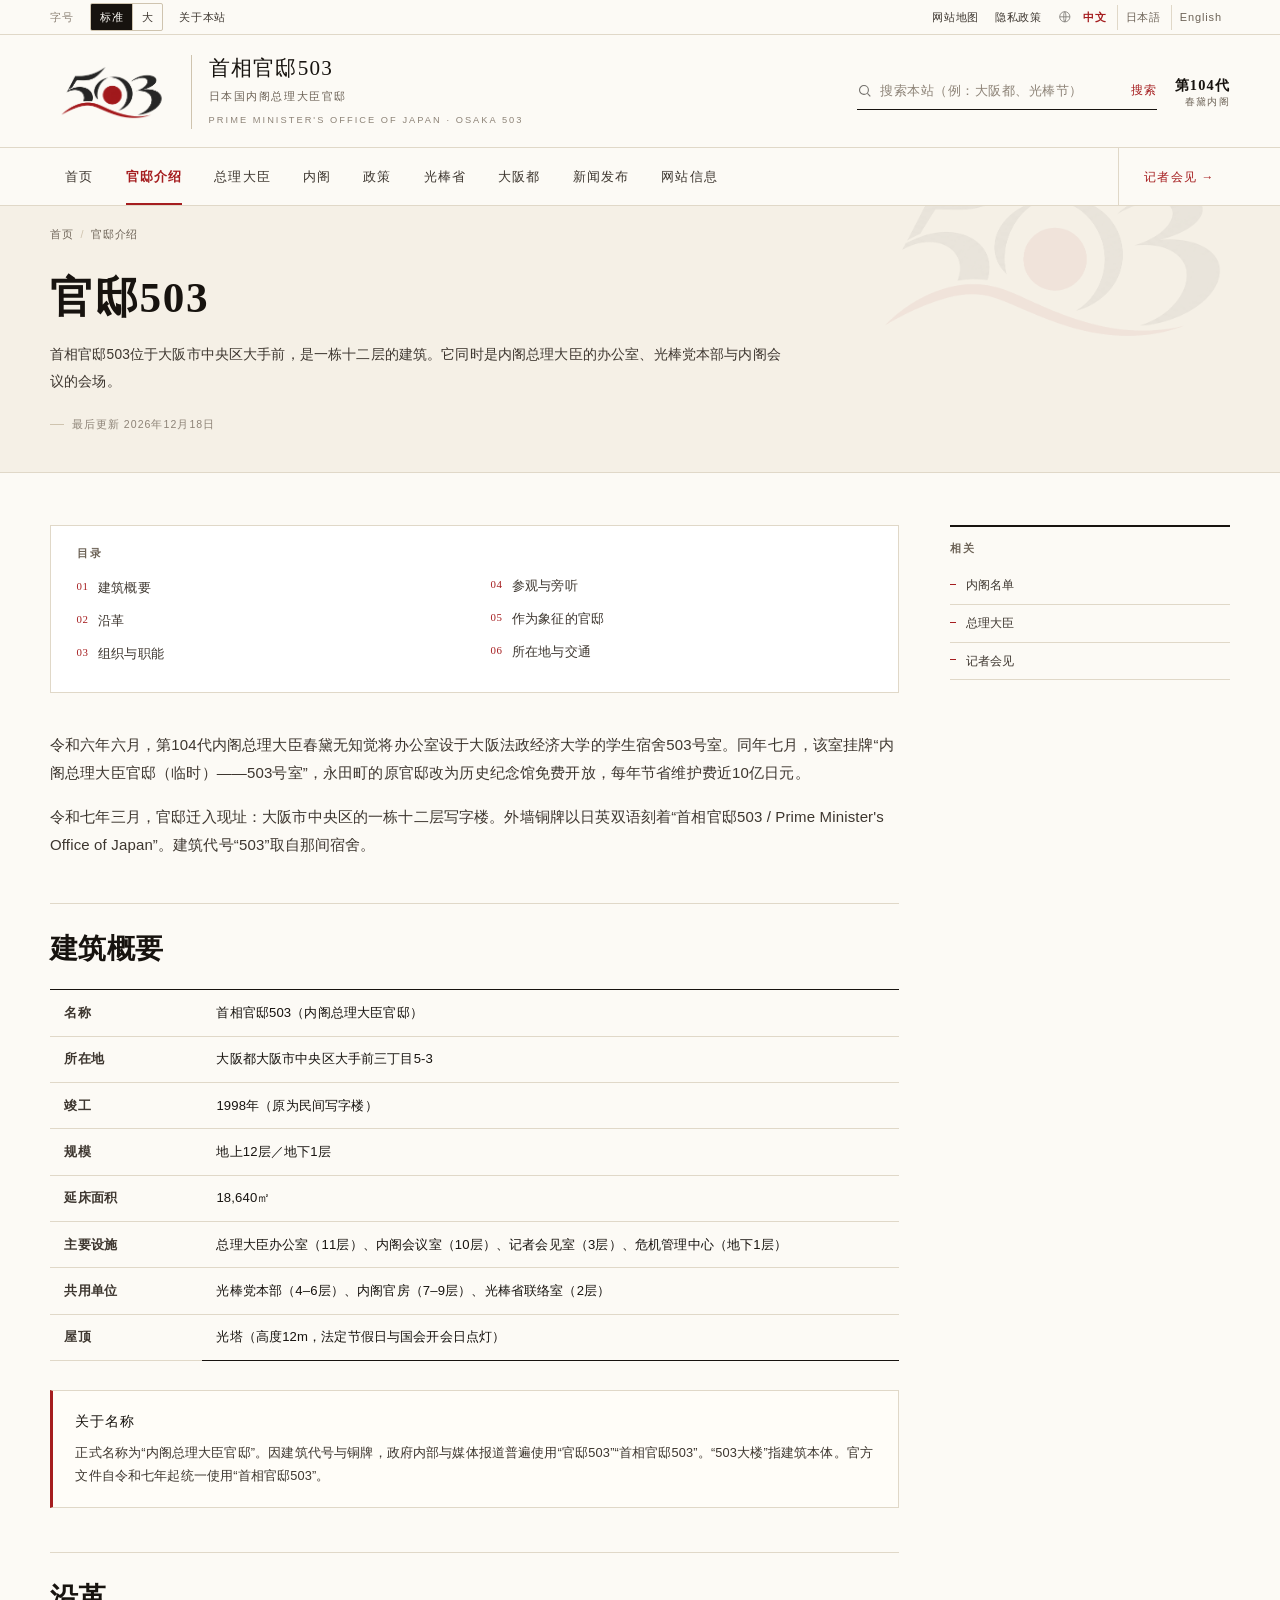
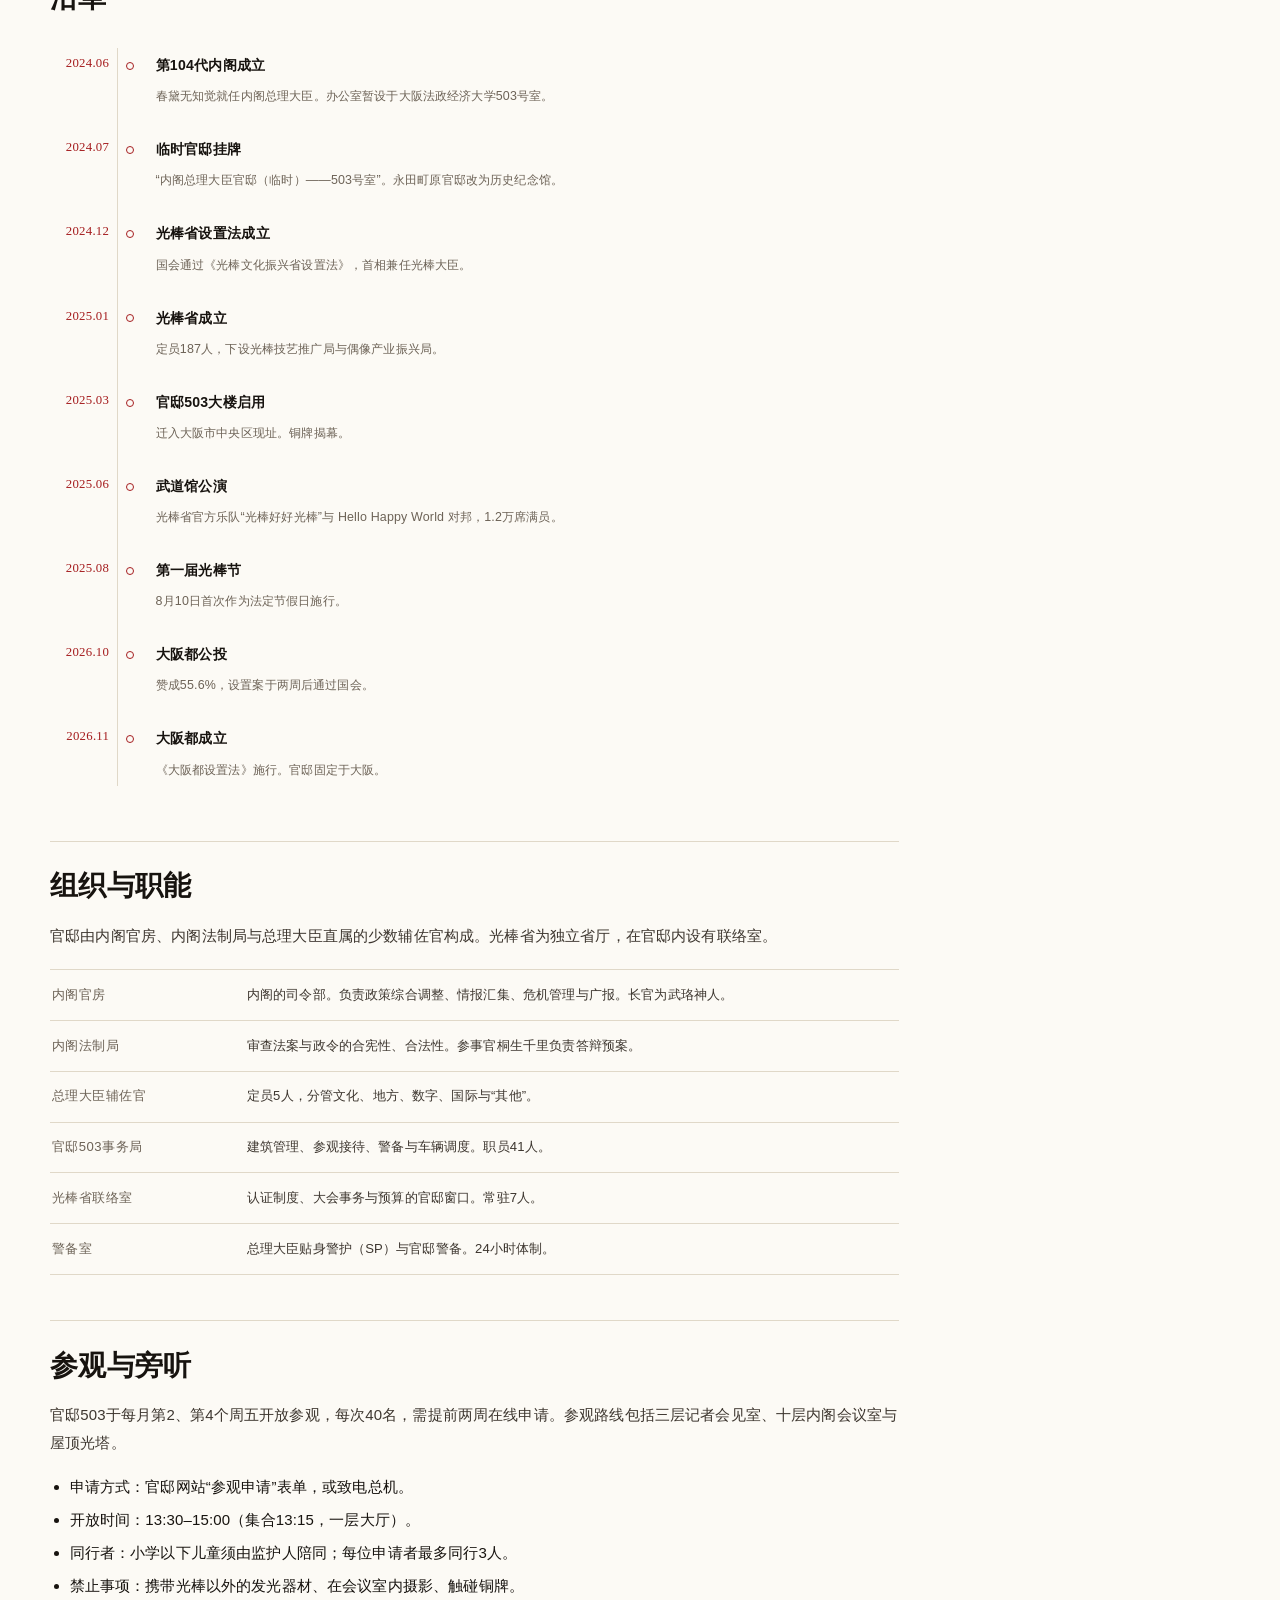
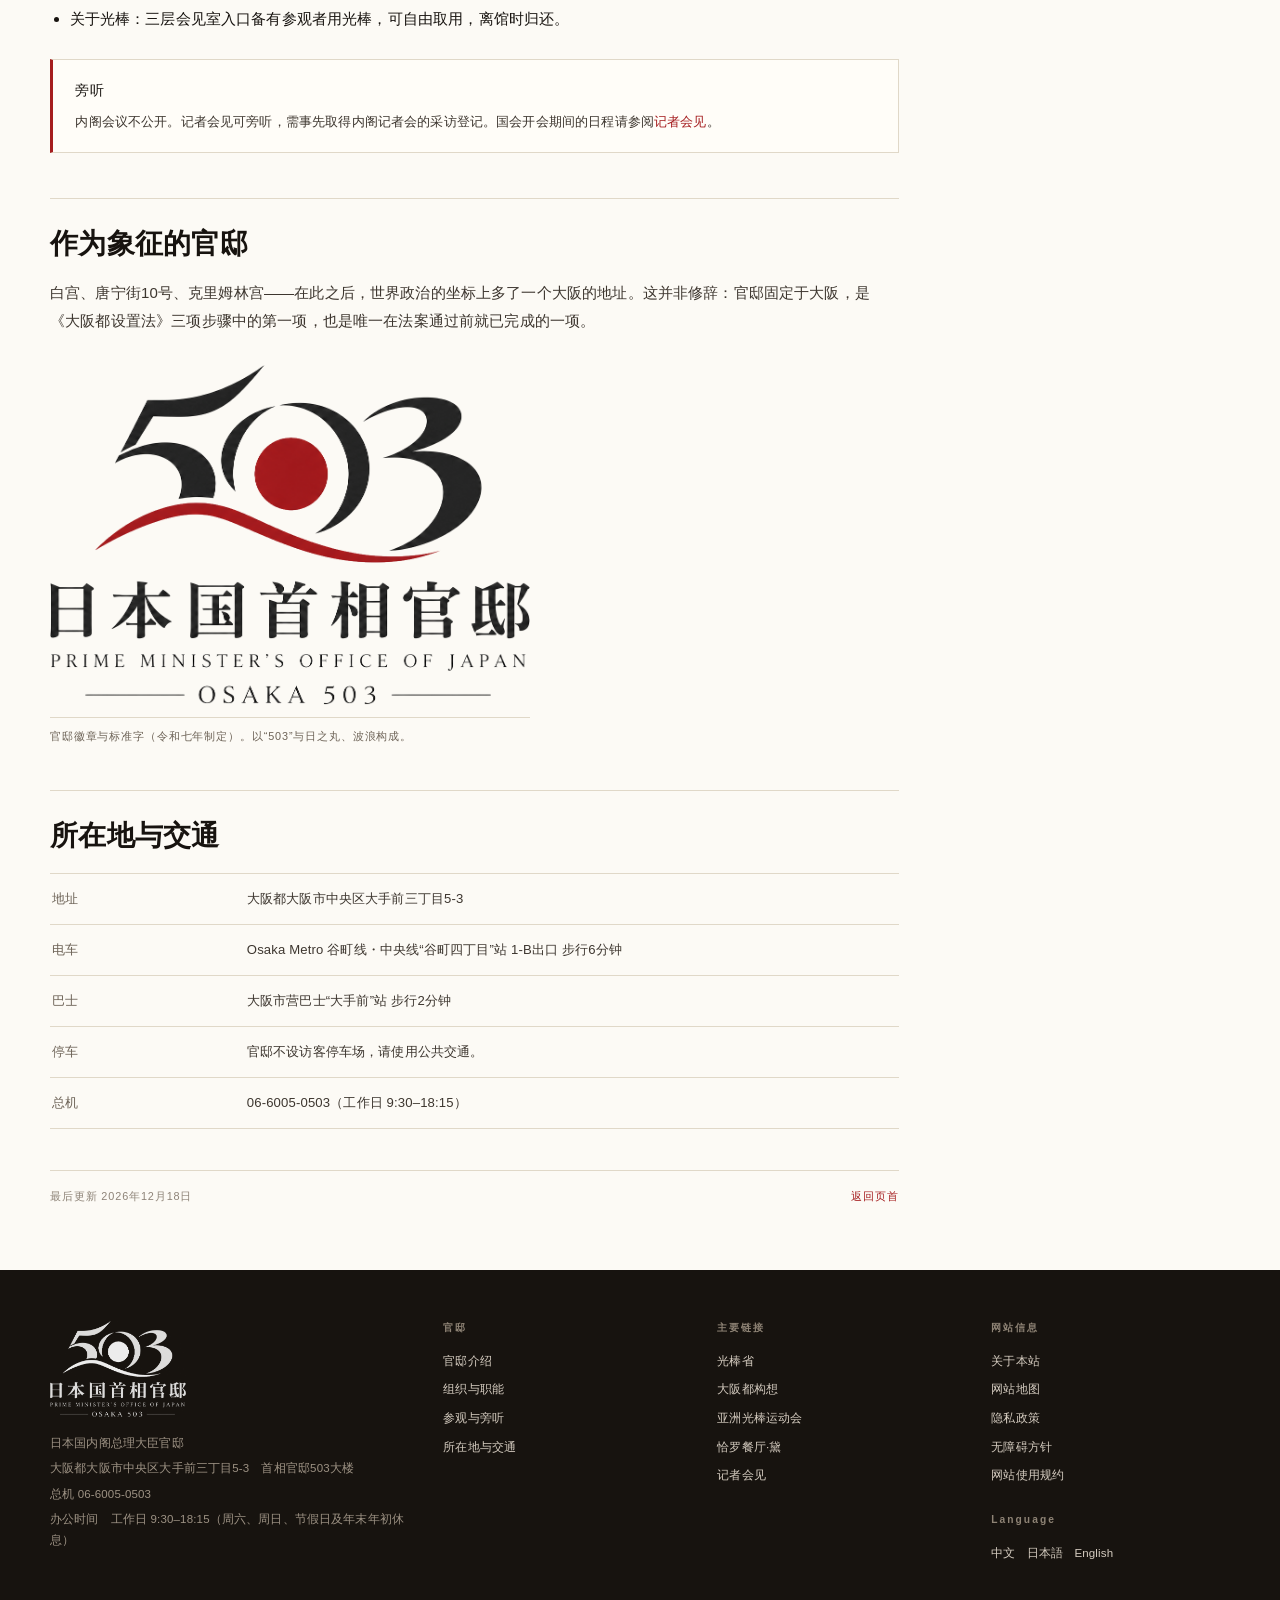
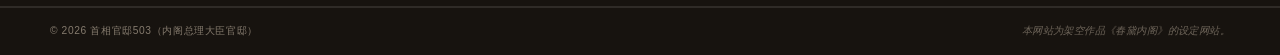
==== about.html @ 9272edc6 "首相官邸503 — 春黛内阁官网（中/日/英 三语，纯静态） 14 个页面：首页、官邸介绍、总理大臣、内阁、政策、光棒省、大阪都、新闻发布、 稿件正文、记者会见、站内搜索、网站信息、网站地图、隐私政策" ====
﻿<!DOCTYPE html>
<html lang="zh-Hans" data-fs="normal">
<head>
<meta charset="utf-8">
<meta name="viewport" content="width=device-width,initial-scale=1">
<title>官邸介绍｜首相官邸503</title>
<meta name="description" content="首相官邸503的建筑、沿革、组织、参观与交通。">
<meta name="theme-color" content="#a51d1f">
<link rel="icon" href="assets/img/favicon.svg" type="image/svg+xml">
<link rel="stylesheet" href="assets/css/site.css">
  <link rel="alternate" type="application/atom+xml" title="新闻发布 Atom" href="assets/news.xml">
</head>
<body data-page="about">
<a class="skip" id="skip" href="#main"></a>
<div id="util"></div>
<div id="mast"></div>
<div id="nav"></div>
<main id="main"></main>
<div id="foot"></div>
<a href="#" class="totop" id="totop" aria-label="top"></a>
<noscript><div class="wrap" style="padding:3rem 0"><p>本网站需要启用 JavaScript。请启用后重新载入。</p></div></noscript>
<script src="assets/js/i18n.zh.1.js"></script>
<script src="assets/js/i18n.zh.2.js"></script>
<script src="assets/js/i18n.ja.1.js"></script>
<script src="assets/js/i18n.ja.2.js"></script>
<script src="assets/js/i18n.en.1.js"></script>
<script src="assets/js/i18n.en.2.js"></script>
<script src="assets/js/app.js"></script>
</body>
</html>
---- assets/css/site.css ----
﻿/* =====================================================================
   首相官邸503 — Cabinet of Japan (fictional) / official web design system
   Type: Yu Mincho (display) + Yu Gothic (text)
   ===================================================================== */

/* ---------- tokens ---------- */
:root{
  --red:#a51d1f;
  --red-deep:#7c1214;
  --red-soft:rgba(165,29,31,.08);
  --ink:#17130f;
  --ink-2:#3d362f;
  --muted:#6d6357;
  --muted-2:#8d8377;
  --paper:#fcfaf5;
  --paper-2:#f5f0e6;
  --paper-3:#efe8da;
  --line:#e0d8c8;
  --line-2:#cfc4af;
  --white:#fff;
  --gold:#96753f;--navy:#0b3a6f;--navy-deep:#082849;--navy-soft:#eef2f8;
  --serif:"Yu Mincho","YuMincho","Hiragino Mincho ProN","Noto Serif JP","Songti SC","SimSun",serif;
  --sans:"Yu Gothic","YuGothic","Hiragino Kaku Gothic ProN","Noto Sans JP","Meiryo","Microsoft YaHei","PingFang SC",sans-serif;
  --step:0;
  --shadow:0 1px 2px rgba(23,19,15,.04),0 12px 30px -18px rgba(23,19,15,.28);
  --ease:cubic-bezier(.22,.61,.36,1);
}
html{font-size:16px;-webkit-text-size-adjust:100%}
html[data-fs="large"]{font-size:18.5px}
html[lang="en"]{--serif:Georgia,"Times New Roman",Times,serif;--sans:"Segoe UI",-apple-system,BlinkMacSystemFont,system-ui,"Helvetica Neue",Arial,sans-serif}
html[lang="ja"]{--serif:"Yu Mincho","YuMincho","Hiragino Mincho ProN","Noto Serif JP",serif;--sans:"Yu Gothic","YuGothic","Hiragino Sans","Noto Sans JP",sans-serif}
html[lang="en"] .nav a{font-size:.78rem;letter-spacing:.01em;padding:1.05rem .68rem 1rem}
html[lang="en"] .nav-end a{letter-spacing:.03em;font-size:.72rem}
html[lang="en"] .search input{font-size:.78rem}
html[lang="en"] .hero h1{letter-spacing:0;line-height:1.16}
html[lang="en"] .brand-name{letter-spacing:.01em}
html[lang="en"] .brand-sub,html[lang="en"] .brand-en{letter-spacing:.1em}
html[lang="en"] .news-title{font-size:.9rem}@media (max-width:640px){html{font-size:15.5px}}

*,*::before,*::after{box-sizing:border-box}
html,body{margin:0}
body{
  font-family:var(--sans);
  color:var(--ink);
  background:var(--paper);
  line-height:1.85;
  font-size:.9375rem;
  letter-spacing:.01em;
  -webkit-font-smoothing:antialiased;
  text-rendering:optimizeLegibility;
}
img{max-width:100%;height:auto;display:block}
a{color:var(--red);text-decoration:none;transition:color .2s var(--ease)}
a:hover{color:var(--red-deep);text-decoration:underline;text-underline-offset:.18em;text-decoration-thickness:.5px}
::selection{background:rgba(165,29,31,.14)}
:focus-visible{outline:2px solid var(--red);outline-offset:3px}
h1,h2,h3,h4{font-family:var(--serif);font-weight:600;line-height:1.35;letter-spacing:.01em;margin:0}
p{margin:0 0 1.1em}
ul,ol{margin:0 0 1.2em;padding-left:1.3em}
li{margin:.35em 0}
small{font-size:.78rem}
hr{border:0;border-top:1px solid var(--line);margin:2.4rem 0}
table{border-collapse:collapse;width:100%}

.wrap{width:min(1180px,calc(100% - 2.6rem));margin-inline:auto}
.wrap--narrow{width:min(880px,calc(100% - 2.6rem));margin-inline:auto}
.sr-only{position:absolute;width:1px;height:1px;padding:0;margin:-1px;overflow:hidden;clip:rect(0 0 0 0);white-space:nowrap;border:0}
.skip{position:fixed;left:12px;top:-64px;z-index:200;background:var(--ink);color:var(--paper);padding:.6rem 1.1rem;font-size:.8rem;transition:top .2s}
.skip:focus{top:12px;color:var(--paper)}

/* ---------- top ribbon + utility ---------- */
.ribbon{height:3px;background:var(--red)}
.util{background:var(--paper);border-bottom:1px solid var(--line);font-size:.6875rem;letter-spacing:.06em}
.util .wrap{display:flex;align-items:center;justify-content:space-between;gap:1rem;min-height:2.15rem;flex-wrap:wrap}
.util-left,.util-right{display:flex;align-items:center;gap:1rem;flex-wrap:wrap}
.util a{color:var(--ink-2)}
.util a:hover{color:var(--red)}
.util-label{color:var(--muted-2);letter-spacing:.1em}
.fs-group{display:inline-flex;border:1px solid var(--line-2);border-radius:2px;overflow:hidden}
.fs-group button{
  font:inherit;letter-spacing:.06em;background:transparent;border:0;color:var(--ink-2);
  padding:.18rem .55rem;cursor:pointer;transition:.2s
}
.fs-group button+button{border-left:1px solid var(--line-2)}
.fs-group button[aria-pressed="true"]{background:var(--ink);color:var(--paper)}
.lang{display:inline-flex;align-items:center;gap:.1rem}
.lang button{
  font:inherit;letter-spacing:.08em;background:none;border:0;color:var(--muted);
  padding:.15rem .5rem;cursor:pointer;position:relative;transition:color .2s
}
.lang button+button{border-left:1px solid var(--line)}
.lang button[aria-pressed="true"]{color:var(--red);font-weight:700}
.lang button:hover{color:var(--ink)}
.lang-globe{width:.85rem;height:.85rem;margin-right:.15rem;opacity:.55}

/* ---------- masthead ---------- */
.mast{background:var(--paper);border-bottom:1px solid var(--line)}
.mast .wrap{display:flex;align-items:center;gap:1.6rem;padding:1.25rem 0 1.15rem;flex-wrap:wrap}
.brand{display:flex;align-items:center;gap:1.05rem;color:var(--ink);text-decoration:none!important}
.brand img{width:clamp(88px,10vw,124px);height:auto;flex:none}
.brand-txt{border-left:1px solid var(--line-2);padding-left:1.05rem}
.brand-name{font-family:var(--serif);font-size:1.32rem;letter-spacing:.06em;line-height:1.25;display:block}
.brand-sub{display:block;font-size:.7rem;letter-spacing:.14em;color:var(--muted);margin-top:.28rem}
.brand-en{display:block;font-family:var(--sans);font-size:.58rem;letter-spacing:.22em;color:var(--muted-2);margin-top:.3rem}
.mast-tools{margin-left:auto;display:flex;align-items:center;gap:1.1rem;flex:0 0 auto}
.search{display:flex;align-items:center;gap:.5rem;border-bottom:1px solid var(--ink);padding:.15rem 0 .3rem;min-width:min(300px,44vw)}
.search svg{width:.95rem;height:.95rem;flex:none;opacity:.6}
.search input{
  border:0;background:transparent;font:inherit;font-size:.8rem;color:var(--ink);
  flex:1 1 auto;width:auto;min-width:0;padding:.1rem 0;letter-spacing:.04em;text-overflow:ellipsis
}
.search input::placeholder{color:var(--muted-2)}
.search input:focus{outline:none}
.search button{border:0;background:none;font:inherit;font-size:.72rem;letter-spacing:.1em;color:var(--red);cursor:pointer;padding:0}
.mast-kantei{display:flex;flex-direction:column;align-items:flex-end;white-space:nowrap;flex:none;line-height:1.4;font-size:.65rem;letter-spacing:.12em;color:var(--muted)}
.mast-kantei b{font-family:var(--serif);font-size:.9rem;color:var(--ink);letter-spacing:.08em}

/* ---------- nav ---------- */
.nav{position:sticky;top:0;z-index:60;background:rgba(252,250,245,.97);backdrop-filter:blur(8px);border-bottom:1px solid var(--line)}
.nav.is-stuck{box-shadow:0 6px 24px -18px rgba(23,19,15,.55)}
.nav .wrap{display:flex;align-items:stretch;gap:.1rem;overflow-x:auto;scrollbar-width:none}
.nav .wrap::-webkit-scrollbar{display:none}
.nav a{
  position:relative;display:block;white-space:nowrap;color:var(--ink-2);font-size:.815rem;
  letter-spacing:.09em;padding:1.05rem .95rem 1rem;text-decoration:none!important;transition:color .18s
}
.nav a::after{
  content:"";position:absolute;left:.95rem;right:.95rem;bottom:0;height:2px;background:var(--red);
  transform:scaleX(0);transform-origin:left;transition:transform .28s var(--ease)
}
.nav a:hover{color:var(--ink)}
.nav a:hover::after,.nav a[aria-current="page"]::after{transform:scaleX(1)}
.nav a[aria-current="page"]{color:var(--red);font-weight:700}
.nav-end{margin-left:auto;display:flex;align-items:center;padding-left:.6rem;border-left:1px solid var(--line);flex:none}
.nav-end a{color:var(--red);font-size:.75rem;letter-spacing:.1em}

/* ---------- hero ---------- */
.hero{position:relative;overflow:hidden;background:
  radial-gradient(120% 90% at 78% 30%,rgba(165,29,31,.07),transparent 58%),
  linear-gradient(180deg,var(--paper-2),var(--paper) 78%);
  border-bottom:1px solid var(--line)}
.hero::before{
  content:"";position:absolute;inset:0;pointer-events:none;
  background-image:linear-gradient(to right,rgba(23,19,15,.045) 1px,transparent 1px),linear-gradient(to bottom,rgba(23,19,15,.045) 1px,transparent 1px);
  background-size:104px 104px;
  mask-image:linear-gradient(180deg,rgba(0,0,0,.55),transparent 72%);
  -webkit-mask-image:linear-gradient(180deg,rgba(0,0,0,.55),transparent 72%)
}
.hero .wrap{position:relative;display:grid;grid-template-columns:1.02fr .98fr;gap:clamp(1.5rem,4vw,3.6rem);align-items:center;padding:clamp(2.4rem,5vw,4.2rem) 0 clamp(3.6rem,6.5vw,5.4rem)}
.hero-txt{max-width:34rem}
.hero-kicker{display:flex;align-items:center;gap:.7rem;font-size:.7rem;letter-spacing:.2em;color:var(--muted);margin-bottom:1.35rem}
.hero-kicker::before{content:"";width:2.2rem;height:1px;background:var(--red);flex:none}
.hero h1{
  font-size:clamp(2rem,4.6vw,3.55rem);line-height:1.24;letter-spacing:.02em;margin-bottom:1.35rem;
  text-wrap:balance
}
.hero h1 em{font-style:normal;color:var(--red)}
.hero-lead{font-size:.95rem;color:var(--ink-2);line-height:1.95;max-width:31rem;margin-bottom:1.9rem}
.hero-acts{display:flex;gap:.7rem;flex-wrap:wrap}
.btn{
  display:inline-flex;align-items:center;gap:.6rem;font-size:.8rem;letter-spacing:.1em;
  padding:.82rem 1.5rem;border:1px solid var(--ink);color:var(--ink);background:transparent;
  text-decoration:none!important;transition:.25s var(--ease);border-radius:1px
}
.btn:hover{background:var(--ink);color:var(--paper)}
.btn--red{background:var(--red);border-color:var(--red);color:#fff}
.btn--red:hover{background:var(--red-deep);border-color:var(--red-deep);color:#fff}
.btn .arw{transition:transform .25s var(--ease)}
.btn:hover .arw{transform:translateX(3px)}
.hero-mark{position:relative;display:flex;justify-content:center;align-items:center}
.hero-mark img{width:100%;max-width:29rem;filter:drop-shadow(0 24px 42px rgba(124,18,20,.10))}
.hero-mark::after{content:"";position:absolute;inset:auto 4% -2% 4%;height:1px;background:linear-gradient(90deg,transparent,var(--line-2),transparent)}
.hero-cap{margin:.55rem 0 0;text-align:right;font-size:.6rem;letter-spacing:.18em;color:var(--muted-2);position:relative;z-index:2}
.hero-wave{position:absolute;left:0;right:0;bottom:-1px;width:100%;height:auto;opacity:.42;pointer-events:none}

/* ---------- notices ---------- */
.notices{background:var(--ink);color:var(--paper)}
.notices .wrap{display:grid;grid-template-columns:auto 1fr;gap:1.6rem;align-items:start;padding:.95rem 0}
.notices-label{font-size:.62rem;letter-spacing:.22em;color:#d9b9a3;padding-top:.32rem;white-space:nowrap}
.notices ul{list-style:none;margin:0;padding:0;display:grid;gap:.3rem}
.notices li{display:flex;gap:.9rem;font-size:.78rem;align-items:baseline;margin:0}
.notices time{font-size:.66rem;letter-spacing:.06em;color:#b6a89a;font-variant-numeric:tabular-nums;flex:none}
.notices a{color:var(--paper)}
.notices a:hover{color:#f0c9b4}

/* ---------- section scaffolding ---------- */
.sec{padding:clamp(3.4rem,7vw,5.6rem) 0}
.sec--tight{padding:clamp(2.2rem,4vw,3.2rem) 0}
.sec--white{background:var(--white);border-block:1px solid var(--line)}
.sec--paper2{background:var(--paper-2)}
.sec-head{display:flex;align-items:flex-end;justify-content:space-between;gap:1.5rem;padding-bottom:1.1rem;border-bottom:1px solid var(--ink);margin-bottom:2.4rem}
.sec-head h2,.sec-head h1{font-size:clamp(1.45rem,2.6vw,2rem);letter-spacing:.04em}
.overline{display:block;font-family:var(--sans);font-size:.62rem;letter-spacing:.26em;color:var(--red);margin-bottom:.6rem;text-transform:uppercase}
.sec-more{font-size:.72rem;letter-spacing:.12em;white-space:nowrap;padding-bottom:.25rem}
.sec-more::after{content:" →"}
.sec-intro{max-width:56rem;color:var(--ink-2);font-size:.9rem;margin:-.6rem 0 2.2rem}

h2.h{font-size:clamp(1.35rem,2.3vw,1.72rem);margin:2.8rem 0 1.1rem;padding-top:1.6rem;border-top:1px solid var(--line)}
h2.h:first-child{margin-top:0;padding-top:0;border-top:0}
h3.h3{font-size:1.06rem;margin:2rem 0 .7rem;letter-spacing:.04em}
h3.h3::before{content:"";display:inline-block;width:.42rem;height:.42rem;background:var(--red);margin-right:.55rem;vertical-align:.18em}
.body p{color:var(--ink-2)}
.body strong{color:var(--ink);font-weight:700}

/* ---------- news list ---------- */
.news{list-style:none;margin:0;padding:0;border-top:1px solid var(--line)}
.news li{margin:0}
.news-row{
  display:grid;grid-template-columns:7.6rem 6.4rem 1fr 1.4rem;gap:1.2rem;align-items:baseline;
  padding:1.02rem .1rem;border-bottom:1px solid var(--line);text-decoration:none!important;color:var(--ink);
  transition:background .2s var(--ease)
}
.news-row:hover{background:rgba(245,240,230,.6)}
.news-date{font-family:var(--serif);font-size:.77rem;letter-spacing:0;color:var(--muted);font-variant-numeric:tabular-nums;white-space:nowrap}
.news-cat{font-size:.62rem;letter-spacing:.1em;color:var(--red);border:1px solid rgba(165,29,31,.3);padding:.1rem .45rem;justify-self:start;white-space:nowrap;border-radius:1px}
.news-title{font-size:.9rem;line-height:1.65;letter-spacing:.01em;transition:color .2s}
.news-row:hover .news-title{color:var(--red)}
.news-arw{color:var(--line-2);font-size:.85rem;transition:transform .25s var(--ease),color .25s}
.news-row:hover .news-arw{transform:translateX(3px);color:var(--red)}
.news-lead{grid-column:3;font-size:.78rem;color:var(--muted);margin:.15rem 0 0;line-height:1.7}

/* ---------- cards ---------- */
.cards{display:grid;gap:1px;background:var(--line);border:1px solid var(--line)}
.cards--3{grid-template-columns:repeat(3,1fr)}
.cards--4{grid-template-columns:repeat(4,1fr)}
.cards--2{grid-template-columns:repeat(2,1fr)}
.card{
  position:relative;background:var(--white);padding:1.9rem 1.7rem 1.7rem;color:var(--ink);
  text-decoration:none!important;display:flex;flex-direction:column;transition:background .25s var(--ease)
}
.card::before{content:"";position:absolute;left:0;top:0;width:100%;height:2px;background:var(--red);transform:scaleX(0);transform-origin:left;transition:transform .4s var(--ease)}
.card:hover{background:#fffdf8}
.card:hover::before{transform:scaleX(1)}
.card-num{font-family:var(--serif);font-size:.7rem;letter-spacing:.18em;color:var(--red);margin-bottom:1.1rem}
.card-tag{font-size:.62rem;letter-spacing:.14em;color:var(--muted-2);margin-bottom:.55rem}
.card h3{font-size:1.06rem;letter-spacing:.03em;margin-bottom:.7rem;line-height:1.5}
.card p{font-size:.79rem;color:var(--muted);line-height:1.8;margin:0}
.card .card-foot{margin-top:auto;padding-top:1.2rem;font-size:.68rem;letter-spacing:.12em;color:var(--red)}
.card .card-foot::after{content:" →";display:inline-block;transition:transform .25s var(--ease)}
.card:hover .card-foot::after{transform:translateX(3px)}

/* ---------- stats ---------- */
.stats{display:grid;grid-template-columns:repeat(4,1fr);gap:clamp(1rem,3vw,2.2rem)}
.stat{border-top:1px solid var(--ink);padding-top:1.15rem}
.stat-v{font-family:var(--serif);font-size:clamp(1.9rem,3.4vw,2.75rem);line-height:1.05;letter-spacing:.01em;font-variant-numeric:tabular-nums}
.stat-v small{font-size:.42em;letter-spacing:.06em;margin-left:.18em;font-family:var(--sans);color:var(--muted)}
.stat-l{font-size:.72rem;letter-spacing:.06em;color:var(--ink-2);margin-top:.55rem;line-height:1.6}
.stat-n{font-size:.66rem;color:var(--muted-2);margin-top:.3rem;letter-spacing:.03em}

/* ---------- tables ---------- */
.tbl-wrap{overflow-x:auto;margin:1.4rem 0 1.8rem}
table.tbl{font-size:.82rem;line-height:1.7;border-top:1px solid var(--ink);border-bottom:1px solid var(--ink);min-width:32rem}
table.tbl th,table.tbl td{padding:.72rem .9rem;text-align:left;vertical-align:top;border-bottom:1px solid var(--line)}
table.tbl thead th{background:var(--paper-2);font-weight:600;font-size:.74rem;letter-spacing:.08em;color:var(--ink);border-bottom:1px solid var(--line-2)}
table.tbl tbody tr:last-child td{border-bottom:0}
table.tbl th[scope="row"]{font-weight:600;background:transparent;white-space:nowrap;color:var(--ink-2);width:9.5rem}
table.tbl td.num{font-variant-numeric:tabular-nums;font-family:var(--serif)}
table.tbl caption{caption-side:top;text-align:left;font-size:.7rem;letter-spacing:.1em;color:var(--muted);padding-bottom:.55rem}
.tbl-note{font-size:.7rem;color:var(--muted);margin-top:-1rem;margin-bottom:1.6rem}

/* ---------- definition list ---------- */
.dl{border-top:1px solid var(--line);margin:1.2rem 0 1.6rem}
.dl-row{display:grid;grid-template-columns:11rem 1fr;gap:1.2rem;padding:.8rem .1rem;border-bottom:1px solid var(--line);font-size:.82rem}
.dl-row dt{color:var(--muted);letter-spacing:.04em}
.dl-row dd{margin:0;color:var(--ink-2)}

/* ---------- timeline ---------- */
.tl{list-style:none;margin:1.4rem 0 0;padding:0;position:relative}
.tl::before{content:"";position:absolute;left:4.2rem;top:.6rem;bottom:.6rem;width:1px;background:var(--line)}
.tl li{display:grid;grid-template-columns:4.2rem 1fr;gap:2.2rem;padding:.85rem 0;margin:0;position:relative}
.tl time{font-family:var(--serif);font-size:.8rem;color:var(--red);letter-spacing:.02em;text-align:right;padding-right:.5rem;font-variant-numeric:tabular-nums}
.tl .tl-body{position:relative;padding-left:.2rem}
.tl .tl-body::before{content:"";position:absolute;left:-1.62rem;top:.62rem;width:.5rem;height:.5rem;background:var(--paper);border:1px solid var(--red);border-radius:50%}
.tl b{display:block;font-size:.88rem;letter-spacing:.02em;margin-bottom:.2rem}
.tl span{font-size:.78rem;color:var(--muted);line-height:1.75}

/* ---------- people ---------- */
.people{display:grid;grid-template-columns:repeat(2,1fr);gap:.6rem}
.person{background:var(--white);border:1px solid var(--line);display:grid;grid-template-columns:3.4rem 1fr;gap:1.1rem;padding:1.5rem 1.4rem}
.seal{
  width:3.4rem;height:3.4rem;background:var(--red);color:#fff;display:grid;place-items:center;
  font-family:var(--serif);font-size:1.32rem;line-height:1;letter-spacing:.02em;border-radius:2px;
  box-shadow:inset 0 0 0 1px rgba(255,255,255,.28)
}
.seal--ink{background:var(--ink)}
.person-role{font-size:.62rem;letter-spacing:.12em;color:var(--red);margin-bottom:.3rem}
.person-name{font-family:var(--serif);font-size:1.08rem;letter-spacing:.06em;line-height:1.3}
.person-kana{font-size:.64rem;letter-spacing:.14em;color:var(--muted-2);margin:.2rem 0 .6rem}
.person-bio{font-size:.76rem;color:var(--muted);line-height:1.75;margin:0}
.person-tags{display:flex;gap:.3rem;flex-wrap:wrap;margin-top:.7rem}
.chip{font-size:.6rem;letter-spacing:.08em;color:var(--ink-2);border:1px solid var(--line-2);padding:.08rem .42rem;border-radius:1px}
.chip--red{color:var(--red);border-color:rgba(165,29,31,.35)}

/* ---------- quote ---------- */
.quote{border-top:1px solid var(--ink);border-bottom:1px solid var(--ink);padding:clamp(2.2rem,4vw,3.2rem) 0}
.quote-in{display:grid;grid-template-columns:auto 1fr;gap:clamp(1rem,3vw,2.4rem);align-items:start}
.quote-mark{font-family:var(--serif);font-size:clamp(3rem,7vw,5rem);line-height:.7;color:var(--red);opacity:.22}
.quote blockquote{margin:0;font-family:var(--serif);font-size:clamp(1.15rem,2.2vw,1.6rem);line-height:1.8;letter-spacing:.03em;color:var(--ink);text-wrap:balance}
.quote figcaption{margin-top:1.1rem;font-size:.72rem;letter-spacing:.1em;color:var(--muted);display:flex;gap:.6rem;align-items:baseline;flex-wrap:wrap}
.quote figcaption b{font-family:var(--serif);font-size:.92rem;letter-spacing:.08em;color:var(--ink);font-weight:600}

/* ---------- note / callout ---------- */
.note{border:1px solid var(--line);border-left:3px solid var(--red);background:#fffdf8;padding:1.2rem 1.4rem;margin:1.6rem 0;font-size:.8rem;line-height:1.8;color:var(--ink-2)}
.note-t{font-family:var(--serif);font-size:.86rem;letter-spacing:.06em;color:var(--ink);margin-bottom:.4rem;display:block}
.note p:last-child{margin-bottom:0}

/* ---------- link list ---------- */
.links{list-style:none;margin:1.2rem 0;padding:0;border-top:1px solid var(--line)}
.links li{margin:0}
.links a{display:flex;justify-content:space-between;gap:1rem;align-items:baseline;padding:.75rem .1rem;border-bottom:1px solid var(--line);color:var(--ink);text-decoration:none!important;font-size:.84rem}
.links a:hover{color:var(--red);background:rgba(245,240,230,.55)}
.links .ln-note{font-size:.68rem;color:var(--muted-2);letter-spacing:.04em;white-space:nowrap}
.links a::before{content:"▸";color:var(--red);font-size:.7rem;margin-right:.5rem}
.links a span.ln-t{flex:1}

/* ---------- page head ---------- */
.pagehead{position:relative;background:var(--paper-2);border-bottom:1px solid var(--line);overflow:hidden}
.pagehead .wrap{position:relative;padding:1.1rem 0 2.4rem}
.pagehead img.ph-mark{position:absolute;right:-2rem;top:-3rem;width:26rem;opacity:.055;pointer-events:none}
.crumbs{font-size:.68rem;letter-spacing:.06em;color:var(--muted);display:flex;gap:.45rem;flex-wrap:wrap;align-items:center;margin-bottom:1.6rem}
.crumbs a{color:var(--muted)}
.crumbs a:hover{color:var(--red)}
.crumbs .sep{color:var(--line-2)}
.pagehead h1{font-size:clamp(1.75rem,4vw,2.7rem);letter-spacing:.04em;line-height:1.3;position:relative}
.pagehead .ph-lead{margin:1rem 0 0;font-size:.86rem;color:var(--ink-2);max-width:46rem;line-height:1.95;position:relative}
.ph-meta{margin-top:1.2rem;font-size:.66rem;letter-spacing:.1em;color:var(--muted-2);display:flex;gap:1.2rem;flex-wrap:wrap}
.ph-meta span::before{content:"";display:inline-block;width:.9rem;height:1px;background:var(--line-2);margin-right:.45rem;vertical-align:.22em}

/* ---------- layout: article body + side ---------- */
.layout{width:min(1180px,calc(100% - 2.6rem));margin-inline:auto;display:grid;grid-template-columns:minmax(0,1fr) 17.5rem;gap:clamp(1.6rem,4vw,3.6rem);align-items:start;padding:clamp(2.4rem,4vw,3.4rem) 0 clamp(3rem,5vw,4rem)}
.layout:not(:has(.side)){grid-template-columns:minmax(0,1fr)}
.layout:not(:has(.side)) .body{max-width:none}
.side{position:sticky;top:4.2rem;font-size:.78rem}
.side-block{border-top:2px solid var(--ink);padding-top:.9rem;margin-bottom:1.8rem}
.side-block h2{font-family:var(--sans);font-size:.68rem;letter-spacing:.18em;color:var(--muted);font-weight:600;margin-bottom:.7rem}
.side-links{list-style:none;margin:0;padding:0}
.side-links li{margin:0}
.side-links a{display:block;padding:.45rem 0 .45rem 1rem;border-bottom:1px solid var(--line);color:var(--ink-2);font-size:.76rem;position:relative;text-decoration:none}
.side-links a::before{content:"";position:absolute;left:0;top:1.05rem;width:.35rem;height:1px;background:var(--red);transition:width .25s var(--ease)}
.side-links a:hover{color:var(--red)}
.side-links a:hover::before{width:.6rem}
.side-note{font-size:.72rem;color:var(--muted);line-height:1.8;background:var(--paper-2);padding:.9rem 1rem;border:1px solid var(--line)}

/* toc */
.toc{border:1px solid var(--line);background:var(--white);padding:1.3rem 1.6rem;margin-bottom:2.4rem}
.toc h2{font-family:var(--sans);font-size:.66rem;letter-spacing:.2em;color:var(--muted);margin-bottom:.6rem}
.toc ol{list-style:none;counter-reset:toc;margin:0;padding:0;columns:2;column-gap:2rem;font-size:.8rem}
.toc li{counter-increment:toc;margin:.15rem 0;break-inside:avoid}
.toc a{display:flex;gap:.6rem;padding:.22rem 0;color:var(--ink-2);text-decoration:none}
.toc a::before{content:counter(toc,decimal-leading-zero);font-family:var(--serif);color:var(--red);font-size:.68rem;letter-spacing:.05em}
.toc a:hover{color:var(--red)}
@media (max-width:720px){.toc ol{columns:1}}

/* ---------- article ---------- */
.article-head{padding:clamp(2.2rem,4vw,3.2rem) 0 1.6rem;border-bottom:1px solid var(--line)}
.article-head .a-cat{font-size:.64rem;letter-spacing:.14em;color:var(--red)}
.article-head h1{font-size:clamp(1.5rem,3.4vw,2.2rem);margin:.7rem 0 .9rem;line-height:1.45;letter-spacing:.02em}
.article-meta{font-size:.7rem;letter-spacing:.08em;color:var(--muted);display:flex;gap:1.2rem;flex-wrap:wrap}
.article-body{padding:2rem 0 1rem;max-width:46rem}
.article-body p{font-size:.9rem;line-height:2.05;color:var(--ink-2);margin-bottom:1.35em}
.article-body h3{font-size:1rem;margin:2rem 0 .8rem}
.article-body .lead{font-size:.98rem;color:var(--ink);font-family:var(--serif);line-height:1.95}
.article-foot{border-top:1px solid var(--line);margin-top:2rem;padding-top:1.4rem;display:flex;justify-content:space-between;gap:1rem;flex-wrap:wrap;align-items:center}
.pager{display:grid;grid-template-columns:repeat(auto-fit,minmax(15rem,1fr));gap:1px;background:var(--line);border:1px solid var(--line);margin-top:2.4rem}
.pager a{background:var(--white);padding:1rem 1.2rem;font-size:.78rem;color:var(--ink);text-decoration:none;display:block}
.pager a.pg-prev{text-align:left}
.pager a.pg-next{text-align:right}
.pager a:hover{background:#fffdf8;color:var(--red)}
.pager .pg{font-size:.62rem;letter-spacing:.14em;color:var(--muted-2);display:block;margin-bottom:.3rem}

/* ---------- press / q&a ---------- */
.qa{border-top:1px solid var(--line);margin-top:1.6rem}
.qa-item{padding:1.2rem 0;border-bottom:1px solid var(--line)}
.qa-q{display:grid;grid-template-columns:1.6rem 1fr;gap:.6rem;font-size:.84rem;color:var(--ink);font-weight:600;line-height:1.8}
.qa-q::before{content:"問";font-family:var(--serif);color:var(--red);font-size:.78rem;border:1px solid rgba(165,29,31,.4);display:grid;place-items:center;width:1.6rem;height:1.6rem;border-radius:50%;align-self:start}
.qa-a{display:grid;grid-template-columns:1.6rem 1fr;gap:.6rem;font-size:.84rem;color:var(--ink-2);line-height:1.9;margin-top:.6rem}
.qa-a::before{content:"答";font-family:var(--serif);color:var(--muted);font-size:.78rem;border:1px solid var(--line-2);display:grid;place-items:center;width:1.6rem;height:1.6rem;border-radius:50%;align-self:start}
.qa-by{font-size:.68rem;color:var(--muted-2);letter-spacing:.06em;margin-top:.5rem;padding-left:2.2rem}

/* ---------- banner ---------- */
.banner{position:relative;overflow:hidden;background:var(--ink);color:var(--paper);padding:clamp(2.2rem,4vw,3rem) clamp(1.6rem,4vw,2.8rem);display:grid;grid-template-columns:1fr auto;gap:2rem;align-items:center}
.banner::after{content:"";position:absolute;right:-4rem;top:-4rem;width:22rem;height:22rem;border:1px solid rgba(255,255,255,.07);border-radius:50%}
.banner-k{font-size:.62rem;letter-spacing:.24em;color:#dcb9a6;margin-bottom:.7rem}
.banner h2{font-size:clamp(1.25rem,2.6vw,1.7rem);color:var(--paper);margin-bottom:.6rem}
.banner p{font-size:.8rem;color:#cbc1b4;margin:0;max-width:38rem;line-height:1.85}
.banner .btn{border-color:rgba(252,250,245,.4);color:var(--paper);position:relative;z-index:1}
.banner .btn:hover{background:var(--paper);color:var(--ink);border-color:var(--paper)}

/* ---------- home about strip ---------- */
.split{display:grid;grid-template-columns:1fr 1fr;gap:clamp(2rem,5vw,4rem);align-items:center}
.split img{width:100%;max-width:30rem;filter:drop-shadow(0 18px 32px rgba(124,18,20,.08))}

/* ---------- footer ---------- */
.foot{background:var(--ink);color:#c9c0b3;margin-top:0;position:relative}
.foot-top{border-bottom:1px solid rgba(255,255,255,.1)}
.foot .wrap{display:grid;grid-template-columns:1.5fr 1fr 1fr 1fr;gap:2.2rem;padding:3.2rem 0 2.6rem}
.foot h2{font-family:var(--sans);font-size:.64rem;letter-spacing:.2em;color:#8e8375;margin-bottom:1rem;font-weight:600}
.foot-brand img{width:8.5rem;margin-bottom:1rem;filter:brightness(0) invert(1) opacity(.92)}
.foot-brand p{font-size:.72rem;line-height:1.9;color:#9d9284;margin:0 0 .2rem}
.foot ul{list-style:none;margin:0;padding:0;font-size:.74rem}
.foot li{margin:.42rem 0}
.foot a{color:#d5ccc0}
.foot a:hover{color:#fff}
.foot-lang{display:flex;gap:.7rem;flex-wrap:wrap;font-size:.72rem}
.foot-bottom{border-top:1px solid rgba(255,255,255,.1)}
.foot-bottom .wrap{display:flex;justify-content:space-between;gap:1rem;padding:.9rem 0;font-size:.64rem;letter-spacing:.06em;color:#847a6d;flex-wrap:wrap;align-items:center}
.foot-bottom .fic{color:#6d6459;font-style:italic;letter-spacing:.04em}

/* ---------- back to top ---------- */
.totop{
  position:fixed;right:1.2rem;bottom:1.2rem;z-index:80;width:2.9rem;height:2.9rem;border-radius:50%;
  background:var(--ink);color:var(--paper);border:0;display:grid;place-items:center;cursor:pointer;
  opacity:0;visibility:hidden;transform:translateY(8px);transition:.3s var(--ease);box-shadow:var(--shadow)
}
.totop.show{opacity:1;visibility:visible;transform:none}
.totop:hover{background:var(--red)}
.totop svg{width:.85rem;height:.85rem}

/* ---------- search results ---------- */
.hits{list-style:none;margin:1rem 0;padding:0;border-top:1px solid var(--line)}
.hits li{margin:0;padding:1rem 0;border-bottom:1px solid var(--line)}
.hits .h-cat{font-size:.62rem;letter-spacing:.12em;color:var(--red)}
.hits .h-t{display:block;font-size:.92rem;color:var(--ink);text-decoration:none;margin:.2rem 0 .3rem;font-family:var(--serif)}
.hits .h-t:hover{color:var(--red)}
.hits .h-x{font-size:.76rem;color:var(--muted);line-height:1.7}

/* ---------- misc ---------- */
.tagbar{display:flex;gap:.4rem;flex-wrap:wrap;margin:1.2rem 0 1.6rem}
.tagbar button{
  font:inherit;font-size:.72rem;letter-spacing:.06em;background:none;border:1px solid var(--line-2);
  color:var(--ink-2);padding:.3rem .8rem;cursor:pointer;border-radius:1px;transition:.2s
}
.tagbar button:hover{border-color:var(--ink)}
.tagbar button[aria-pressed="true"]{background:var(--ink);border-color:var(--ink);color:var(--paper)}
.empty{font-size:.85rem;color:var(--muted);padding:2rem 0;text-align:center}
.updated{font-size:.68rem;letter-spacing:.08em;color:var(--muted-2);margin-top:2.6rem;padding-top:.9rem;border-top:1px solid var(--line);display:flex;justify-content:space-between;gap:1rem;flex-wrap:wrap}
.fade{animation:fade .6s var(--ease) both}
@keyframes fade{from{opacity:0;transform:translateY(6px)}to{opacity:1;transform:none}}

/* ---------- responsive ---------- */
@media (max-width:1000px){
  .nav a{font-size:.76rem;padding:1rem .62rem .95rem;letter-spacing:.05em}
  .hero .wrap{grid-template-columns:1fr;gap:2rem}
  .hero-mark{order:-1;justify-content:flex-start}
  .hero-mark img{max-width:22rem}
  .hero-cap{text-align:left}
  .layout{grid-template-columns:1fr}
  .side{position:static;display:grid;grid-template-columns:1fr 1fr;gap:1.2rem}
  .side-block{margin-bottom:0}
  .cards--4{grid-template-columns:repeat(2,1fr)}
  .stats{grid-template-columns:repeat(2,1fr)}
  .foot .wrap{grid-template-columns:1fr 1fr}
  .split{grid-template-columns:1fr}
  .people{grid-template-columns:1fr}
  .mast-kantei{display:none}
}
@media (max-width:720px){
  .news-row{grid-template-columns:1fr 1.2rem;gap:.35rem .8rem}
  .news-date,.news-cat{grid-column:1}
  .news-cat{justify-self:start;margin-bottom:.2rem}
  .news-title{grid-column:1}
  .news-arw{grid-column:2;grid-row:1/span 3;align-self:center}
  .news-lead{grid-column:1;display:none}
  .cards--3,.cards--4,.cards--2{grid-template-columns:1fr}
  .banner{grid-template-columns:1fr}
  .banner .btn{justify-self:start}
  .sec-head{flex-direction:column;align-items:flex-start;gap:.6rem}
  .dl-row{grid-template-columns:1fr;gap:.2rem}
  .person{grid-template-columns:2.8rem 1fr;gap:.9rem}
  .seal{width:2.8rem;height:2.8rem;font-size:1.05rem}
  .quote-in{grid-template-columns:1fr}
  .quote-mark{display:none}
  .tl::before{left:3.4rem}
  .tl li{grid-template-columns:3.4rem 1fr;gap:1.4rem}
  .tl .tl-body::before{left:-1.12rem}
  .notices .wrap{grid-template-columns:1fr;gap:.5rem}
  .foot .wrap{grid-template-columns:1fr;gap:1.8rem}
  .side{grid-template-columns:1fr}
  .pager{grid-template-columns:1fr}
  .mast .wrap{gap:1rem}
  .brand img{width:76px}
  .mast-tools{width:100%;margin-left:0}
  .search{min-width:0;flex:1}
}
@media (prefers-reduced-motion:reduce){
  *,*::before,*::after{animation-duration:.01ms!important;animation-iteration-count:1!important;transition-duration:.01ms!important;scroll-behavior:auto!important}
}
html{scroll-behavior:smooth}
@media print{
  .util,.nav,.totop,.banner,.foot,.mast-tools{display:none}
  body{background:#fff}
  .pagehead{background:#fff}
}

/* ---------- figures ---------- */
.fig{margin:1.9rem 0}
.fig img{display:block;width:100%;max-width:var(--figw,30rem);height:auto}
.fig figcaption{max-width:var(--figw,30rem);margin-top:.7rem;padding-top:.5rem;border-top:1px solid var(--line);font-size:.68rem;letter-spacing:.08em;color:var(--muted)}

/* ---------- brand strip (大阪都・亚洲大会) ---------- */
.brandbar{display:flex;align-items:center;gap:1.3rem;flex-wrap:wrap;margin:1.8rem 0;padding:1.15rem 1.4rem;background:#fff;border:1px solid var(--line);border-left:3px solid var(--navy);text-decoration:none!important;color:inherit}
a.brandbar:hover{background:#fbfaf6;border-left-color:var(--navy-deep)}
.brandbar--alg{border-left-color:var(--red)}
a.brandbar--alg:hover{border-left-color:var(--red-deep)}
.brandbar img{height:clamp(3.6rem,6.5vw,4.8rem);width:auto;max-width:38%;flex:none}
.brandbar-t{flex:1;min-width:11rem}
.brandbar-t b{display:block;font-family:var(--serif);font-size:.95rem;font-weight:600;letter-spacing:.04em;color:var(--ink)}
.brandbar-t span{display:block;margin-top:.35rem;font-size:.64rem;letter-spacing:.18em;color:var(--muted);text-transform:uppercase}

/* ---------- 大阪都 accent ---------- */
body[data-accent="navy"] .pagehead{background:#f1f5fa;border-bottom-color:#d7e0ec}
body[data-accent="navy"] .pagehead .overline{color:var(--navy)}
body[data-accent="navy"] .crumbs a{color:var(--navy)}
body[data-accent="navy"] .toc a:hover{color:var(--navy)}
body[data-accent="navy"] .side-links a:hover{color:var(--navy)}
body[data-accent="navy"] .note{border-left-color:var(--navy)}
@media (max-width:720px){
  .brandbar{gap:1rem;padding:1rem 1.1rem}
  .brandbar img{width:5.6rem}
}

/* ---------- mobile guard ---------- */
body{overflow-x:clip}
@media (max-width:720px){
  .brand{flex:0 1 auto;min-width:0;gap:.8rem}
  .brand-txt{min-width:0;padding-left:.8rem}
  .brand-en{display:none}
  .brand-sub{letter-spacing:.06em}
  .brand-name{font-size:1.02rem;letter-spacing:.03em}
  .mast .wrap{padding:1rem 0 .95rem;gap:.7rem}
  .mast-tools{gap:.7rem}
  .hero-mark img{max-width:100%}
  .hero h1{font-size:1.85rem;line-height:1.35}
  .hero-lead{font-size:.86rem;line-height:1.9}
  .notices li{font-size:.74rem}
  .pagehead h1{font-size:1.5rem}
  .layout{padding-top:1.6rem}
}
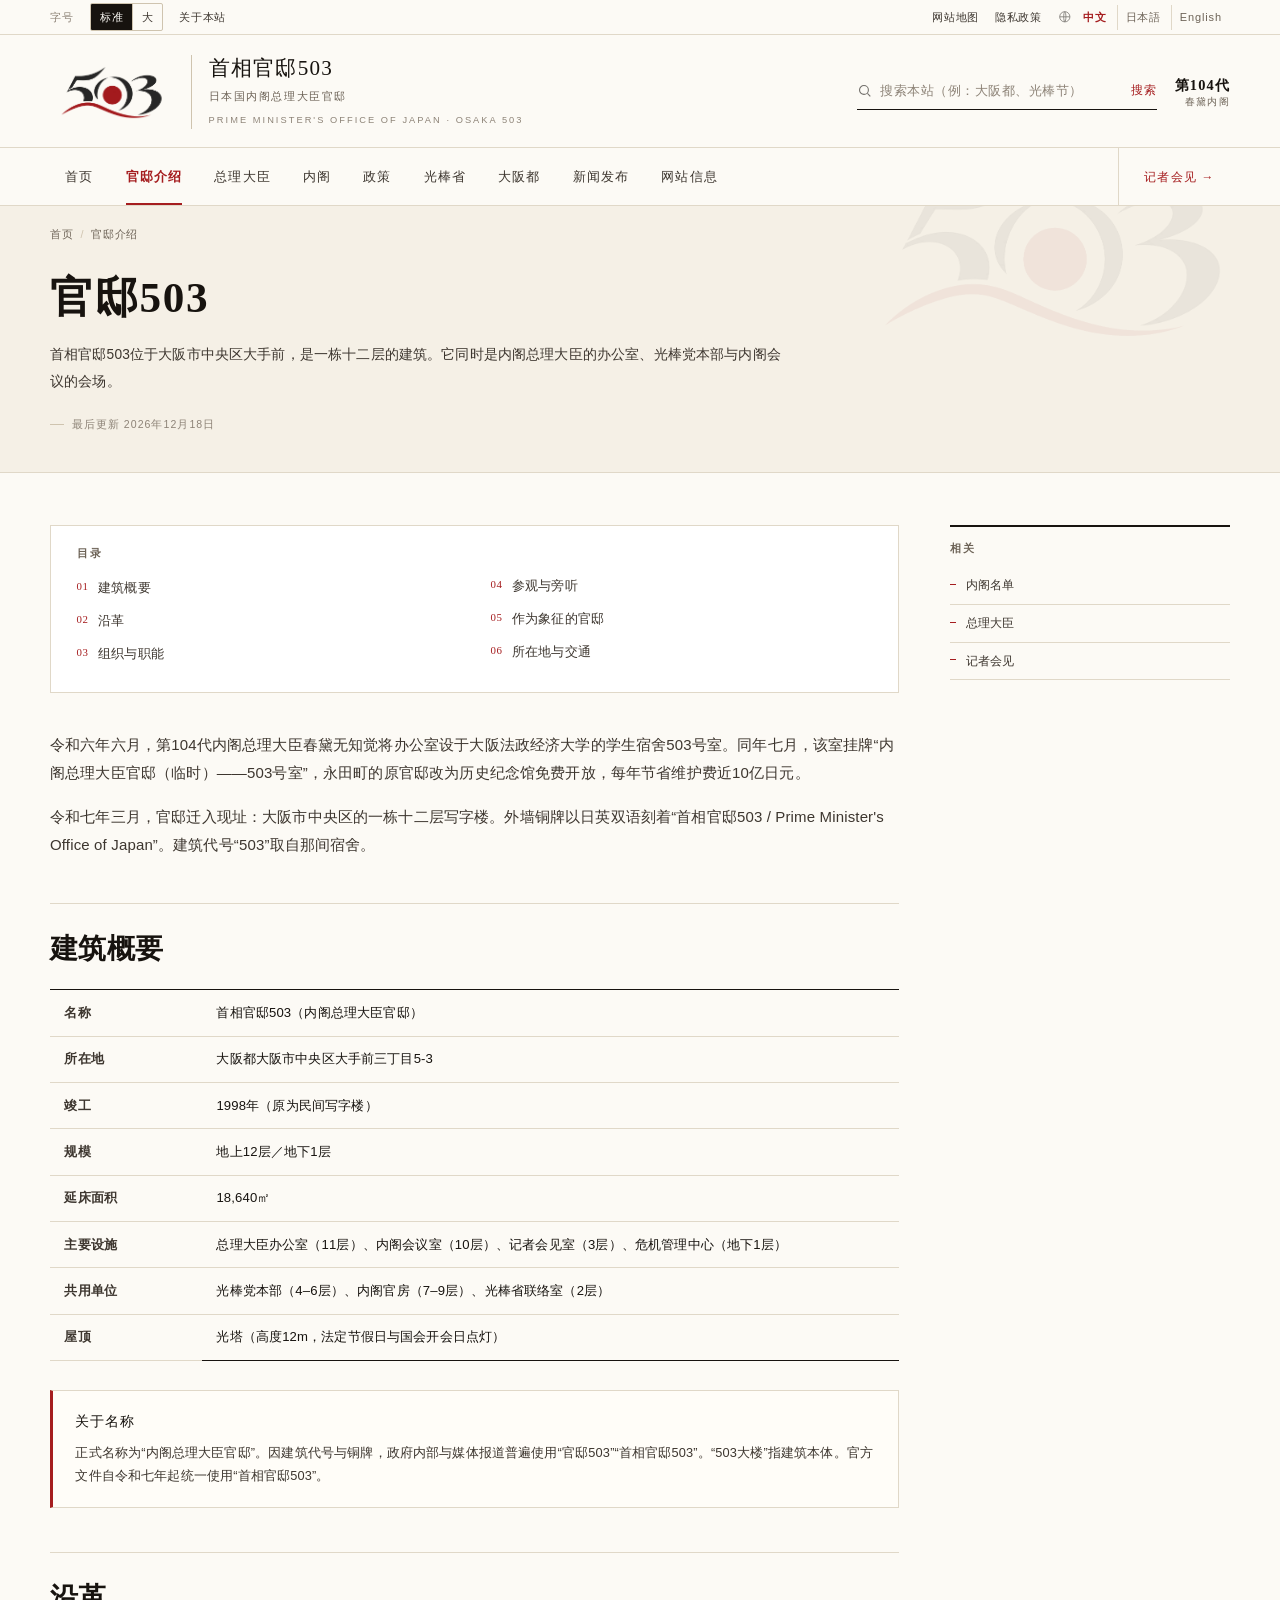
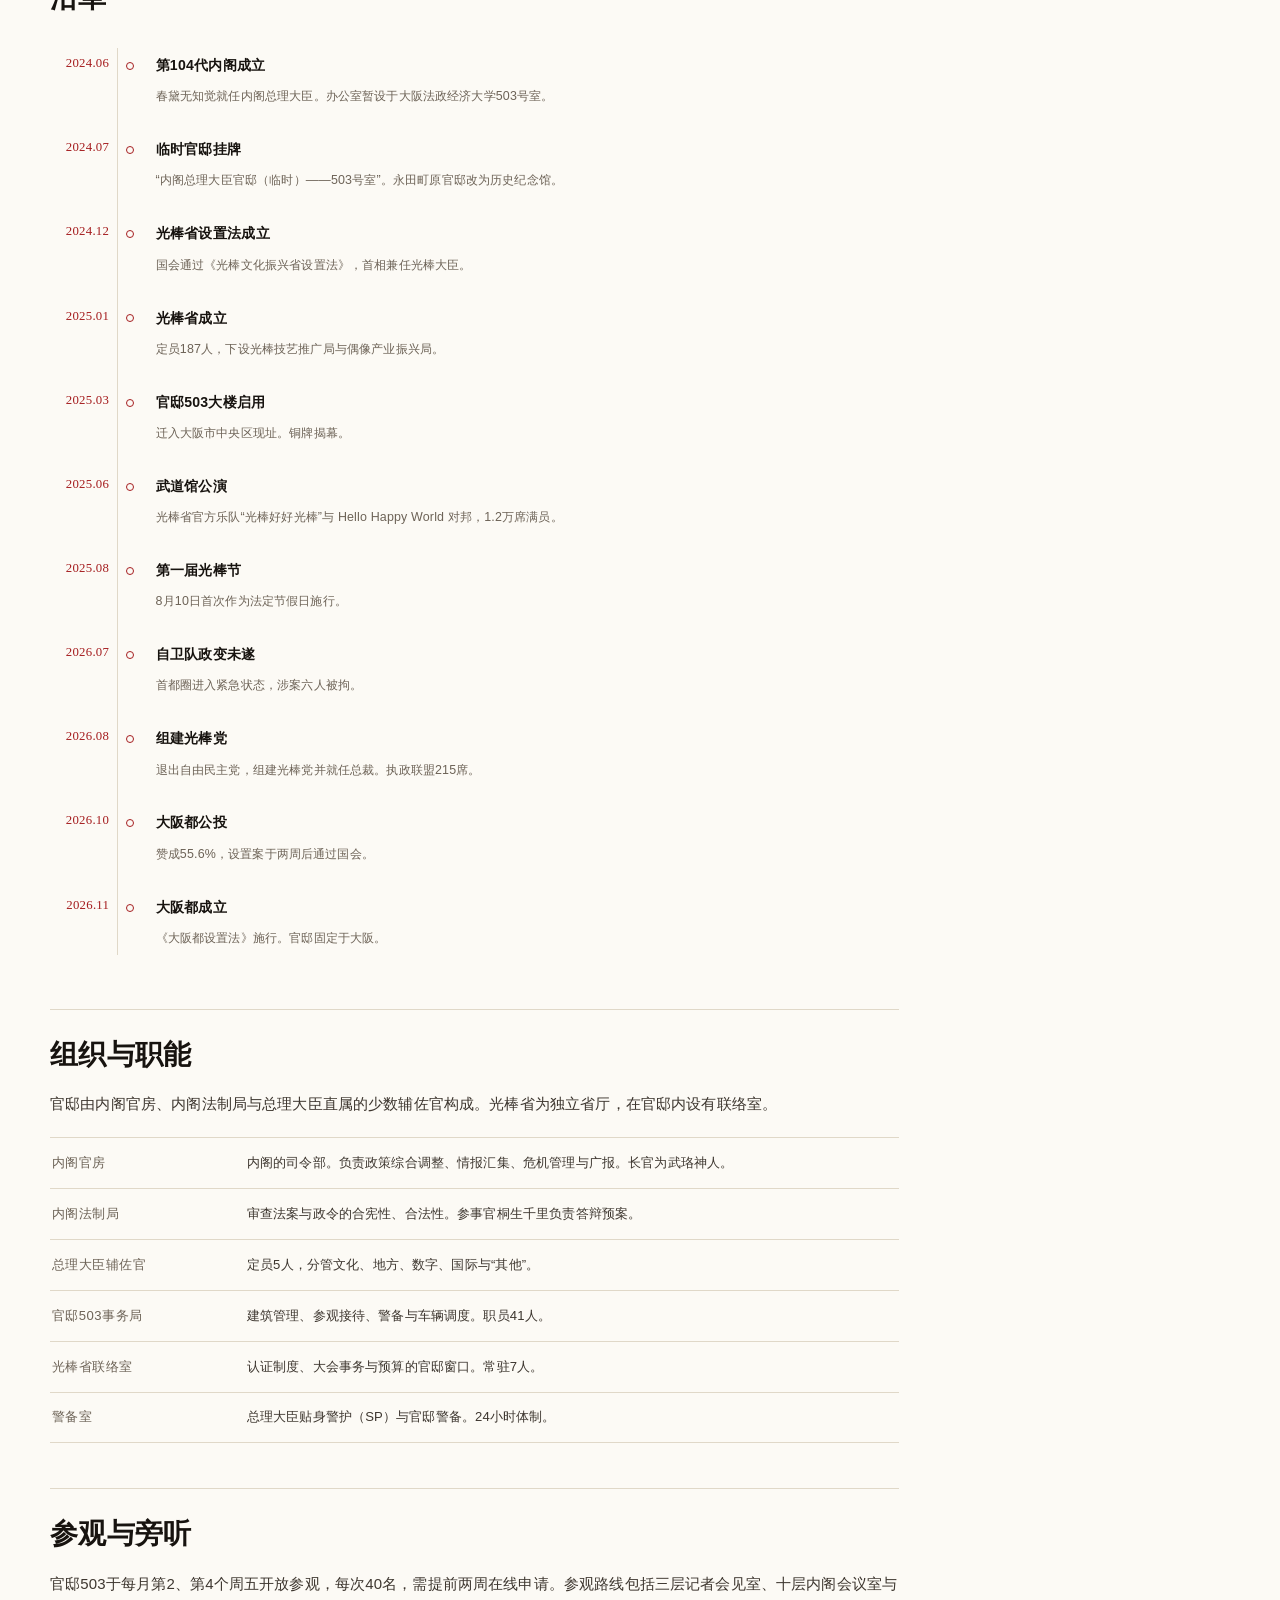
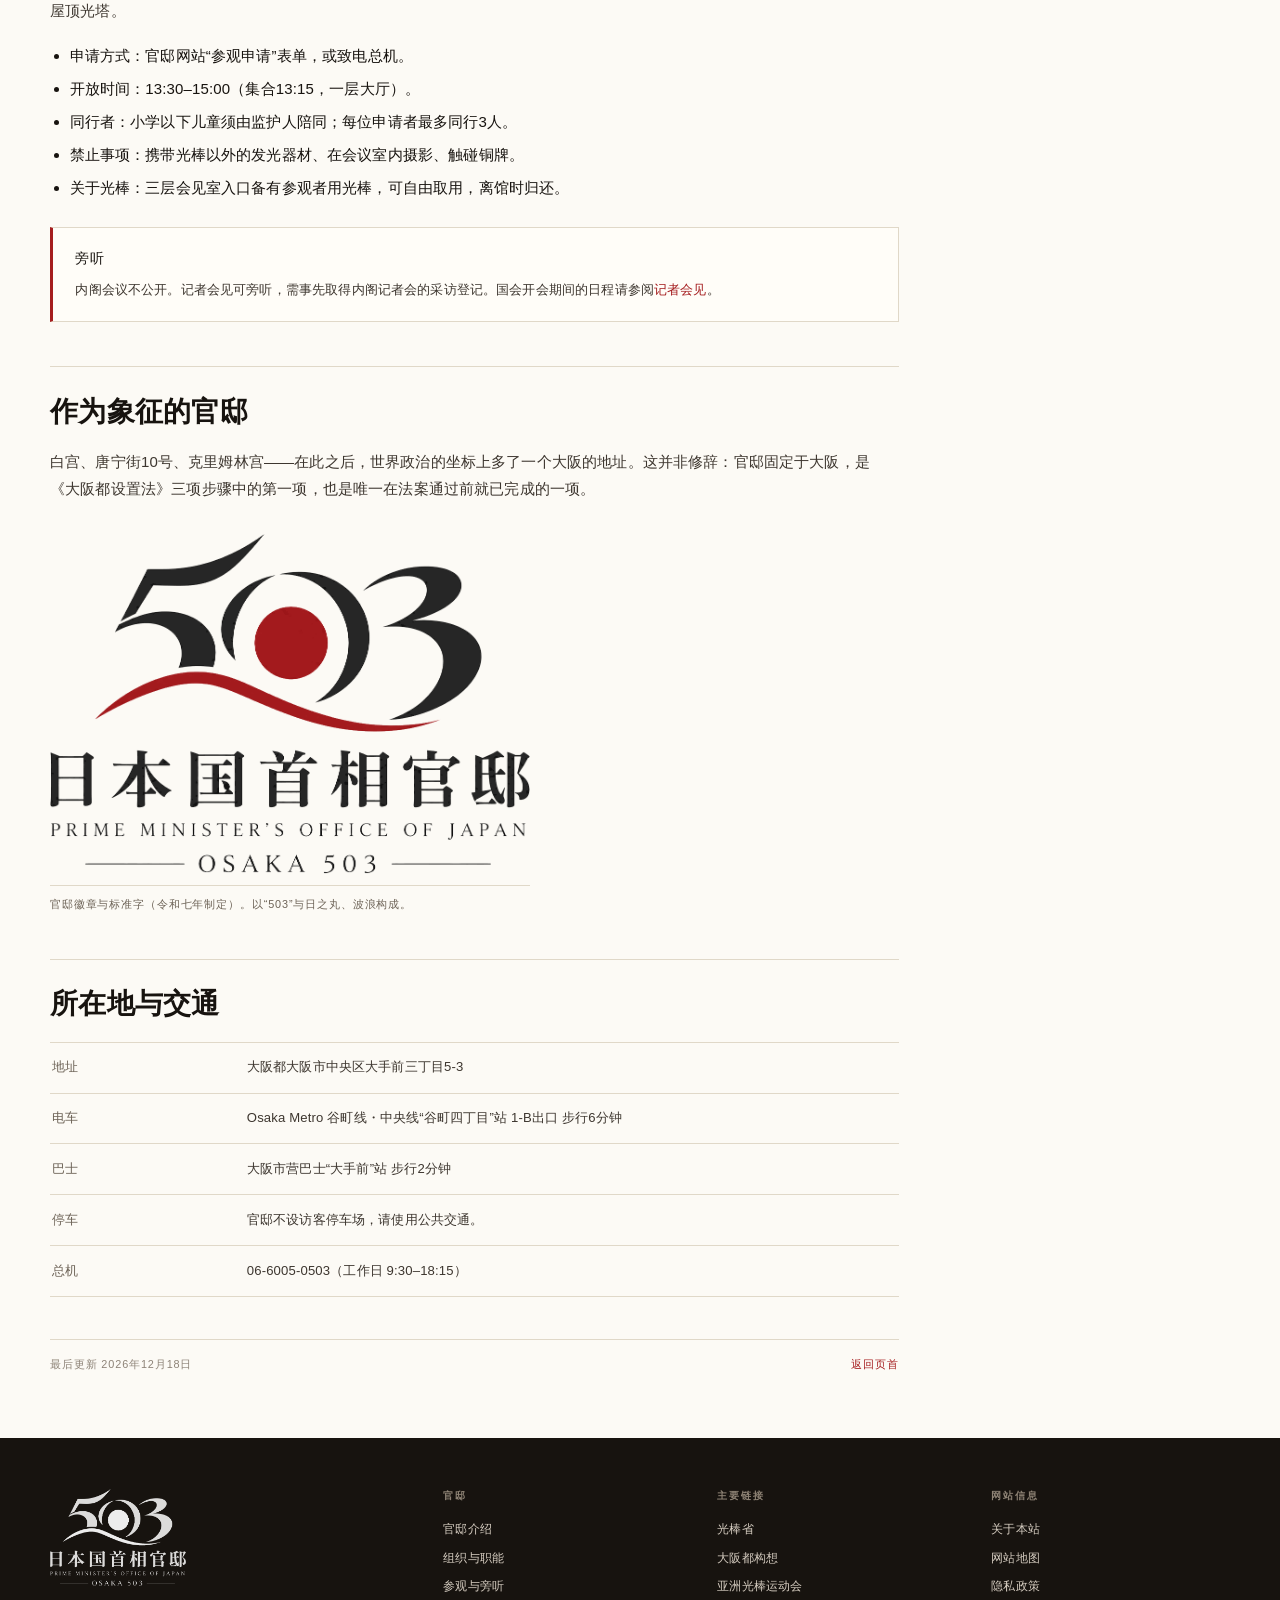
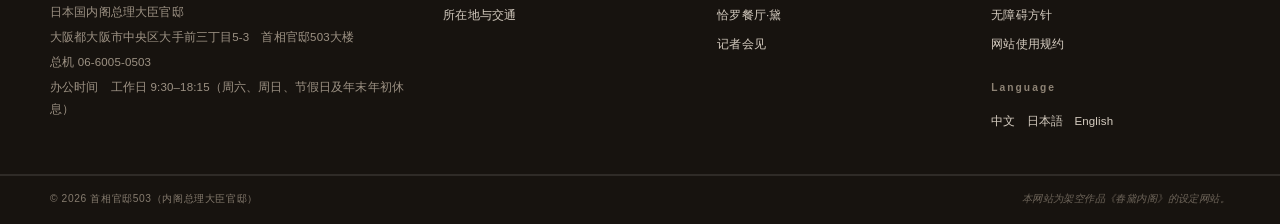
==== commit ec47d119: "按小说全文到第二十话更新：光棒党与恰罗餐厅徽标、武道馆对邦现场与报道、光棒省剪彩、挫败政变画面；新增执政党与毛绒产业政策、四条新闻；资源按内容哈希版本化" ====
--- a/about.html
+++ b/about.html
@@ -2,12 +2,13 @@
 <html lang="zh-Hans" data-fs="normal">
 <head>
 <meta charset="utf-8">
+<meta name="build" content="d068eb3a">
 <meta name="viewport" content="width=device-width,initial-scale=1">
 <title>官邸介绍｜首相官邸503</title>
 <meta name="description" content="首相官邸503的建筑、沿革、组织、参观与交通。">
 <meta name="theme-color" content="#a51d1f">
 <link rel="icon" href="assets/img/favicon.svg" type="image/svg+xml">
-<link rel="stylesheet" href="assets/css/site.css">
+<link rel="stylesheet" href="assets/css/site.css?v=d068eb3a">
   <link rel="alternate" type="application/atom+xml" title="新闻发布 Atom" href="assets/news.xml">
 </head>
 <body data-page="about">
@@ -19,12 +20,12 @@
 <div id="foot"></div>
 <a href="#" class="totop" id="totop" aria-label="top"></a>
 <noscript><div class="wrap" style="padding:3rem 0"><p>本网站需要启用 JavaScript。请启用后重新载入。</p></div></noscript>
-<script src="assets/js/i18n.zh.1.js"></script>
-<script src="assets/js/i18n.zh.2.js"></script>
-<script src="assets/js/i18n.ja.1.js"></script>
-<script src="assets/js/i18n.ja.2.js"></script>
-<script src="assets/js/i18n.en.1.js"></script>
-<script src="assets/js/i18n.en.2.js"></script>
-<script src="assets/js/app.js"></script>
+<script src="assets/js/i18n.zh.1.js?v=d068eb3a"></script>
+<script src="assets/js/i18n.zh.2.js?v=d068eb3a"></script>
+<script src="assets/js/i18n.ja.1.js?v=d068eb3a"></script>
+<script src="assets/js/i18n.ja.2.js?v=d068eb3a"></script>
+<script src="assets/js/i18n.en.1.js?v=d068eb3a"></script>
+<script src="assets/js/i18n.en.2.js?v=d068eb3a"></script>
+<script src="assets/js/app.js?v=d068eb3a"></script>
 </body>
 </html>
--- a/assets/css/site.css
+++ b/assets/css/site.css
@@ -19,6 +19,7 @@
   --line-2:#cfc4af;
   --white:#fff;
   --gold:#96753f;--navy:#0b3a6f;--navy-deep:#082849;--navy-soft:#eef2f8;
+  --org:#f0780a;--org-deep:#b85704;--org-soft:#fdf3e8;
   --serif:"Yu Mincho","YuMincho","Hiragino Mincho ProN","Noto Serif JP","Songti SC","SimSun",serif;
   --sans:"Yu Gothic","YuGothic","Hiragino Kaku Gothic ProN","Noto Sans JP","Meiryo","Microsoft YaHei","PingFang SC",sans-serif;
   --step:0;
@@ -240,7 +241,7 @@
 .card:hover .card-foot::after{transform:translateX(3px)}
 
 /* ---------- stats ---------- */
-.stats{display:grid;grid-template-columns:repeat(4,1fr);gap:clamp(1rem,3vw,2.2rem)}
+.stats{display:grid;grid-template-columns:repeat(4,1fr);gap:clamp(1rem,3vw,2.2rem);margin:1.6rem 0 2rem}
 .stat{border-top:1px solid var(--ink);padding-top:1.15rem}
 .stat-v{font-family:var(--serif);font-size:clamp(1.9rem,3.4vw,2.75rem);line-height:1.05;letter-spacing:.01em;font-variant-numeric:tabular-nums}
 .stat-v small{font-size:.42em;letter-spacing:.06em;margin-left:.18em;font-family:var(--sans);color:var(--muted)}
@@ -495,7 +496,7 @@
 /* ---------- figures ---------- */
 .fig{margin:1.9rem 0}
 .fig img{display:block;width:100%;max-width:var(--figw,30rem);height:auto}
-.fig figcaption{max-width:var(--figw,30rem);margin-top:.7rem;padding-top:.5rem;border-top:1px solid var(--line);font-size:.68rem;letter-spacing:.08em;color:var(--muted)}
+.fig figcaption{max-width:max(var(--figw,30rem),24rem);margin-top:.7rem;padding-top:.5rem;border-top:1px solid var(--line);font-size:.68rem;letter-spacing:.08em;color:var(--muted)}
 
 /* ---------- brand strip (大阪都・亚洲大会) ---------- */
 .brandbar{display:flex;align-items:center;gap:1.3rem;flex-wrap:wrap;margin:1.8rem 0;padding:1.15rem 1.4rem;background:#fff;border:1px solid var(--line);border-left:3px solid var(--navy);text-decoration:none!important;color:inherit}
@@ -514,6 +515,15 @@
 body[data-accent="navy"] .toc a:hover{color:var(--navy)}
 body[data-accent="navy"] .side-links a:hover{color:var(--navy)}
 body[data-accent="navy"] .note{border-left-color:var(--navy)}
+
+/* ===== 光棒省：取自官徽的橙色 ===== */
+body[data-accent="orange"] .pagehead{background:#fdf0e0;border-bottom:3px solid var(--org)}
+body[data-accent="orange"] .pagehead .overline{color:var(--org-deep)}
+body[data-accent="orange"] .crumbs a{color:var(--org-deep)}
+body[data-accent="orange"] .toc a::before{color:var(--org)}
+body[data-accent="orange"] .toc a:hover{color:var(--org-deep)}
+body[data-accent="orange"] .side-links a:hover{color:var(--org-deep)}
+body[data-accent="orange"] .note{border-left-color:var(--org)}
 @media (max-width:720px){
   .brandbar{gap:1rem;padding:1rem 1.1rem}
   .brandbar img{width:5.6rem}
